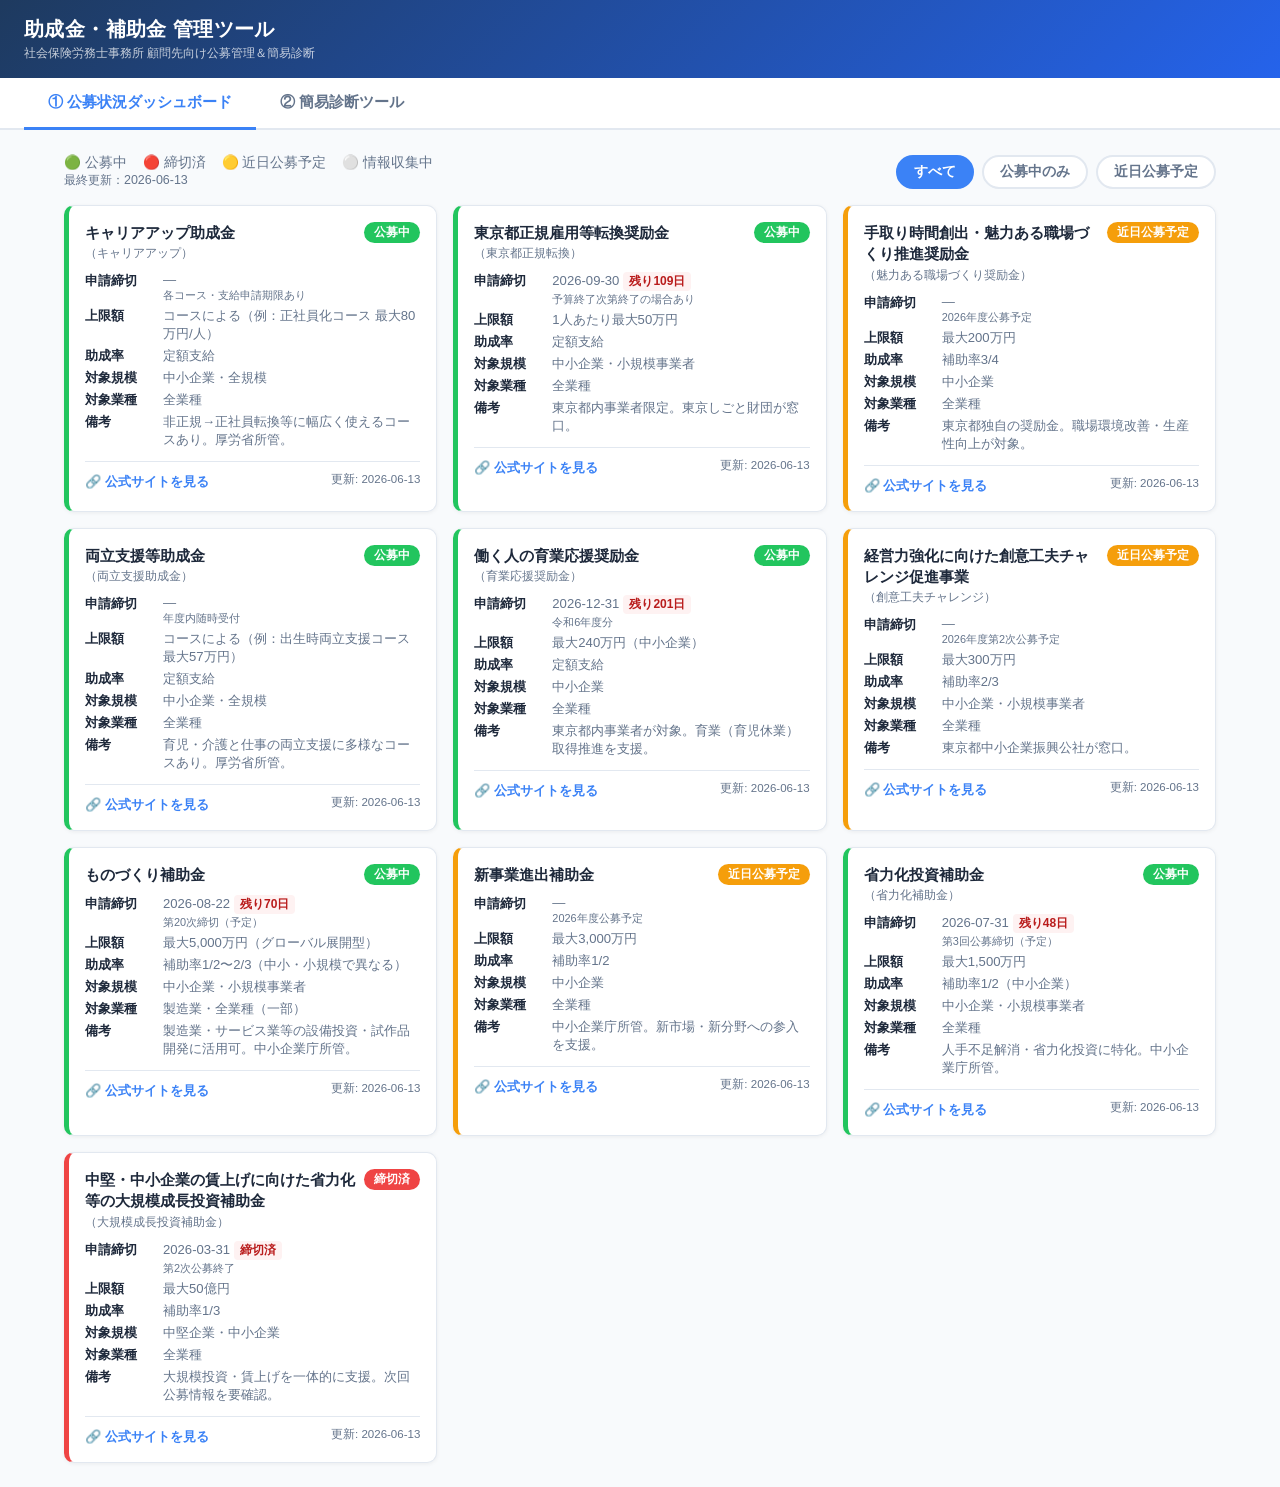
==== index.html @ f666f515 "Add files via upload" ====
<!DOCTYPE html>
<html lang="ja">
<head>
  <meta charset="UTF-8" />
  <meta name="viewport" content="width=device-width, initial-scale=1.0" />
  <title>助成金・補助金 管理ツール</title>
  <style>
    *, *::before, *::after { box-sizing: border-box; margin: 0; padding: 0; }

    :root {
      --green: #22c55e;
      --yellow: #f59e0b;
      --red: #ef4444;
      --gray: #9ca3af;
      --bg: #f8fafc;
      --card-bg: #ffffff;
      --text: #1e293b;
      --text-muted: #64748b;
      --border: #e2e8f0;
      --primary: #3b82f6;
      --primary-dark: #2563eb;
    }

    body {
      font-family: "Hiragino Sans", "Hiragino Kaku Gothic ProN", "Noto Sans JP", sans-serif;
      background: var(--bg);
      color: var(--text);
      min-height: 100vh;
    }

    header {
      background: linear-gradient(135deg, #1e3a5f 0%, #2563eb 100%);
      color: white;
      padding: 16px 24px;
      display: flex;
      align-items: center;
      gap: 12px;
      box-shadow: 0 2px 8px rgba(0,0,0,0.2);
    }
    header h1 { font-size: 1.25rem; font-weight: 700; letter-spacing: 0.02em; }
    header .subtitle { font-size: 0.75rem; opacity: 0.75; margin-top: 2px; }

    .tabs {
      display: flex;
      background: white;
      border-bottom: 2px solid var(--border);
      padding: 0 24px;
    }
    .tab-btn {
      padding: 14px 24px;
      border: none;
      background: none;
      cursor: pointer;
      font-size: 0.95rem;
      font-weight: 600;
      color: var(--text-muted);
      border-bottom: 3px solid transparent;
      margin-bottom: -2px;
      transition: all 0.2s;
    }
    .tab-btn.active { color: var(--primary); border-bottom-color: var(--primary); }
    .tab-btn:hover:not(.active) { color: var(--text); background: var(--bg); }

    .tab-content { display: none; padding: 24px; max-width: 1200px; margin: 0 auto; }
    .tab-content.active { display: block; }

    /* ─── Dashboard ─── */
    .dashboard-header {
      display: flex;
      flex-wrap: wrap;
      align-items: center;
      justify-content: space-between;
      gap: 12px;
      margin-bottom: 16px;
    }
    .legend { display: flex; gap: 16px; flex-wrap: wrap; font-size: 0.85rem; color: var(--text-muted); }
    .legend span { display: flex; align-items: center; gap: 4px; }

    .filter-bar { display: flex; gap: 8px; flex-wrap: wrap; }
    .filter-btn {
      padding: 6px 16px;
      border-radius: 20px;
      border: 2px solid var(--border);
      background: white;
      cursor: pointer;
      font-size: 0.85rem;
      font-weight: 600;
      color: var(--text-muted);
      transition: all 0.2s;
    }
    .filter-btn.active { background: var(--primary); color: white; border-color: var(--primary); }
    .filter-btn:hover:not(.active) { border-color: var(--primary); color: var(--primary); }

    .alert-banner {
      background: #fff7ed;
      border: 1px solid #fed7aa;
      border-radius: 8px;
      padding: 12px 16px;
      margin-bottom: 20px;
      font-size: 0.9rem;
      color: #92400e;
      display: flex;
      align-items: center;
      gap: 8px;
    }
    .alert-banner.hidden { display: none; }

    .cards-grid {
      display: grid;
      grid-template-columns: repeat(3, 1fr);
      gap: 16px;
    }
    @media (max-width: 900px) { .cards-grid { grid-template-columns: repeat(2, 1fr); } }
    @media (max-width: 600px) { .cards-grid { grid-template-columns: 1fr; } }

    .card {
      background: var(--card-bg);
      border-radius: 10px;
      border: 1px solid var(--border);
      border-left: 5px solid var(--gray);
      padding: 16px;
      box-shadow: 0 1px 4px rgba(0,0,0,0.06);
      transition: transform 0.15s, box-shadow 0.15s;
    }
    .card:hover { transform: translateY(-2px); box-shadow: 0 4px 12px rgba(0,0,0,0.1); }
    .card.status-open  { border-left-color: var(--green); }
    .card.status-upcoming { border-left-color: var(--yellow); }
    .card.status-closed { border-left-color: var(--red); }
    .card.status-unknown { border-left-color: var(--gray); }
    .card.alert-highlight { box-shadow: 0 0 0 2px #f97316; }

    .card-header { display: flex; justify-content: space-between; align-items: flex-start; gap: 8px; margin-bottom: 10px; }
    .card-name { font-size: 0.95rem; font-weight: 700; line-height: 1.4; }
    .card-shortname { font-size: 0.75rem; color: var(--text-muted); margin-top: 2px; }

    .badge {
      display: inline-block;
      padding: 3px 10px;
      border-radius: 12px;
      font-size: 0.72rem;
      font-weight: 700;
      white-space: nowrap;
      color: white;
    }
    .badge-open     { background: var(--green); }
    .badge-upcoming { background: var(--yellow); }
    .badge-closed   { background: var(--red); }
    .badge-unknown  { background: var(--gray); }

    .card-info { font-size: 0.82rem; color: var(--text-muted); display: flex; flex-direction: column; gap: 4px; }
    .card-info .row { display: flex; gap: 6px; }
    .card-info .label { min-width: 72px; font-weight: 600; color: var(--text); }
    .card-info .value { flex: 1; }
    .deadline-days { display: inline-block; background: #fef2f2; color: #b91c1c; padding: 1px 6px; border-radius: 4px; font-size: 0.75rem; font-weight: 700; margin-left: 4px; }
    .deadline-days.soon { background: #fff7ed; color: #c2410c; }

    .card-footer { margin-top: 12px; padding-top: 10px; border-top: 1px solid var(--border); }
    .card-link {
      font-size: 0.82rem;
      color: var(--primary);
      text-decoration: none;
      font-weight: 600;
    }
    .card-link:hover { text-decoration: underline; }

    .updated { font-size: 0.78rem; color: var(--text-muted); }

    /* ─── Diagnostic ─── */
    .diag-container { max-width: 720px; margin: 0 auto; }
    .diag-progress { display: flex; gap: 0; margin-bottom: 28px; }
    .progress-step {
      flex: 1;
      text-align: center;
      padding: 8px 4px;
      font-size: 0.78rem;
      font-weight: 600;
      color: var(--text-muted);
      border-bottom: 3px solid var(--border);
      position: relative;
    }
    .progress-step.done { color: var(--green); border-bottom-color: var(--green); }
    .progress-step.active { color: var(--primary); border-bottom-color: var(--primary); }

    .diag-step { display: none; }
    .diag-step.active { display: block; }

    .diag-title { font-size: 1.2rem; font-weight: 700; margin-bottom: 6px; }
    .diag-subtitle { font-size: 0.88rem; color: var(--text-muted); margin-bottom: 20px; }

    .options-grid { display: grid; grid-template-columns: repeat(2, 1fr); gap: 10px; margin-bottom: 24px; }
    @media (max-width: 480px) { .options-grid { grid-template-columns: 1fr; } }
    .options-grid.single { grid-template-columns: 1fr; }

    .option-btn {
      padding: 14px 18px;
      border-radius: 8px;
      border: 2px solid var(--border);
      background: white;
      cursor: pointer;
      font-size: 0.9rem;
      font-weight: 500;
      text-align: left;
      transition: all 0.15s;
      color: var(--text);
    }
    .option-btn:hover { border-color: var(--primary); background: #eff6ff; }
    .option-btn.selected { border-color: var(--primary); background: #eff6ff; color: var(--primary); font-weight: 700; }

    .diag-nav { display: flex; justify-content: space-between; align-items: center; margin-top: 8px; }
    .btn-primary {
      padding: 10px 28px;
      background: var(--primary);
      color: white;
      border: none;
      border-radius: 8px;
      font-size: 0.95rem;
      font-weight: 700;
      cursor: pointer;
      transition: background 0.15s;
    }
    .btn-primary:hover { background: var(--primary-dark); }
    .btn-primary:disabled { background: var(--gray); cursor: not-allowed; }
    .btn-secondary {
      padding: 10px 20px;
      background: white;
      color: var(--text-muted);
      border: 2px solid var(--border);
      border-radius: 8px;
      font-size: 0.9rem;
      font-weight: 600;
      cursor: pointer;
    }
    .btn-secondary:hover { border-color: var(--primary); color: var(--primary); }

    /* Result */
    .result-header { margin-bottom: 20px; }
    .result-title { font-size: 1.2rem; font-weight: 700; margin-bottom: 4px; }
    .result-subtitle { font-size: 0.88rem; color: var(--text-muted); }
    .result-cards { display: flex; flex-direction: column; gap: 12px; margin-bottom: 20px; }
    .result-card {
      background: white;
      border: 1px solid var(--border);
      border-left: 5px solid var(--gray);
      border-radius: 8px;
      padding: 14px 16px;
    }
    .result-card.status-open { border-left-color: var(--green); }
    .result-card.status-upcoming { border-left-color: var(--yellow); }
    .result-card.status-closed { border-left-color: var(--red); }
    .result-empty { text-align: center; padding: 40px 20px; color: var(--text-muted); font-size: 0.95rem; }

    .result-actions { display: flex; gap: 12px; flex-wrap: wrap; }
    .link-to-dashboard {
      font-size: 0.88rem;
      color: var(--primary);
      cursor: pointer;
      font-weight: 600;
      text-decoration: none;
      padding: 8px 0;
    }
    .link-to-dashboard:hover { text-decoration: underline; }

    .no-cards { text-align: center; padding: 40px; color: var(--text-muted); }
  </style>
</head>
<body>

<header>
  <div>
    <h1>助成金・補助金 管理ツール</h1>
    <div class="subtitle">社会保険労務士事務所 顧問先向け公募管理＆簡易診断</div>
  </div>
</header>

<nav class="tabs">
  <button class="tab-btn active" onclick="switchTab('dashboard')">① 公募状況ダッシュボード</button>
  <button class="tab-btn" onclick="switchTab('diagnostic')">② 簡易診断ツール</button>
</nav>

<!-- ========== TAB 1: Dashboard ========== -->
<div id="tab-dashboard" class="tab-content active">
  <div class="dashboard-header">
    <div>
      <div class="legend">
        <span>🟢 公募中</span>
        <span>🔴 締切済</span>
        <span>🟡 近日公募予定</span>
        <span>⚪ 情報収集中</span>
      </div>
      <div class="updated" id="last-updated"></div>
    </div>
    <div class="filter-bar">
      <button class="filter-btn active" onclick="setFilter('all', this)">すべて</button>
      <button class="filter-btn" onclick="setFilter('open', this)">公募中のみ</button>
      <button class="filter-btn" onclick="setFilter('upcoming', this)">近日公募予定</button>
    </div>
  </div>

  <div class="alert-banner hidden" id="alert-banner"></div>

  <div class="cards-grid" id="cards-grid"></div>
</div>

<!-- ========== TAB 2: Diagnostic ========== -->
<div id="tab-diagnostic" class="tab-content">
  <div class="diag-container">
    <div class="diag-progress">
      <div class="progress-step active" id="prog-1">STEP 1<br>業種</div>
      <div class="progress-step" id="prog-2">STEP 2<br>規模</div>
      <div class="progress-step" id="prog-3">STEP 3<br>課題</div>
      <div class="progress-step" id="prog-4">結果</div>
    </div>

    <!-- STEP 1 -->
    <div class="diag-step active" id="step-1">
      <div class="diag-title">STEP 1：業種を選択してください</div>
      <div class="diag-subtitle">貴社（または顧問先）の業種に最も近いものを1つ選んでください。</div>
      <div class="options-grid" id="step1-options"></div>
      <div class="diag-nav">
        <span></span>
        <button class="btn-primary" id="btn-step1-next" onclick="goStep(2)" disabled>次へ →</button>
      </div>
    </div>

    <!-- STEP 2 -->
    <div class="diag-step" id="step-2">
      <div class="diag-title">STEP 2：従業員規模を選択してください</div>
      <div class="diag-subtitle">パート・アルバイトを含む従業員の合計人数を選んでください。</div>
      <div class="options-grid" id="step2-options"></div>
      <div class="diag-nav">
        <button class="btn-secondary" onclick="goStep(1)">← 戻る</button>
        <button class="btn-primary" id="btn-step2-next" onclick="goStep(3)" disabled>次へ →</button>
      </div>
    </div>

    <!-- STEP 3 -->
    <div class="diag-step" id="step-3">
      <div class="diag-title">STEP 3：抱えている課題を選択してください</div>
      <div class="diag-subtitle">当てはまるものをすべて選んでください（複数選択可）。</div>
      <div class="options-grid single" id="step3-options"></div>
      <div class="diag-nav">
        <button class="btn-secondary" onclick="goStep(2)">← 戻る</button>
        <button class="btn-primary" id="btn-step3-next" onclick="showResult()" disabled>診断する</button>
      </div>
    </div>

    <!-- RESULT -->
    <div class="diag-step" id="step-result">
      <div class="result-header">
        <div class="result-title" id="result-title">診断結果</div>
        <div class="result-subtitle" id="result-subtitle"></div>
      </div>
      <div class="result-cards" id="result-cards"></div>
      <div class="result-actions">
        <button class="btn-primary" onclick="resetDiag()">診断をやり直す</button>
        <a class="link-to-dashboard" onclick="switchTab('dashboard')">→ 詳細はダッシュボードで確認</a>
      </div>
    </div>
  </div>
</div>

<script>
// ─────────────────────────────
// Master Data
// ─────────────────────────────
const SUBSIDIES = [
  {
    id: "career_up_01",
    name: "キャリアアップ助成金",
    shortName: "キャリアアップ",
    status: "open",
    deadline: null,
    deadlineNote: "各コース・支給申請期限あり",
    maxAmount: "コースによる（例：正社員化コース 最大80万円/人）",
    subsidyRate: "定額支給",
    targetScale: ["中小企業", "全規模"],
    targetIndustry: ["全業種"],
    targetIssues: ["非正規社員を正社員に転換したい", "採用・定着に困っている"],
    officialUrl: "https://www.mhlw.go.jp/stf/seisakunitsuite/bunya/koyou_roudou/part_haken/jigyounushi/career.html",
    notes: "非正規→正社員転換等に幅広く使えるコースあり。厚労省所管。",
    lastUpdated: "2026-06-13"
  },
  {
    id: "tokyo_regular_01",
    name: "東京都正規雇用等転換奨励金",
    shortName: "東京都正規転換",
    status: "open",
    deadline: "2026-09-30",
    deadlineNote: "予算終了次第終了の場合あり",
    maxAmount: "1人あたり最大50万円",
    subsidyRate: "定額支給",
    targetScale: ["中小企業", "小規模事業者"],
    targetIndustry: ["全業種"],
    targetIssues: ["非正規社員を正社員に転換したい", "採用・定着に困っている"],
    officialUrl: "https://www.shigotozaidan.or.jp/",
    notes: "東京都内事業者限定。東京しごと財団が窓口。",
    lastUpdated: "2026-06-13"
  },
  {
    id: "tokyo_charm_01",
    name: "手取り時間創出・魅力ある職場づくり推進奨励金",
    shortName: "魅力ある職場づくり奨励金",
    status: "upcoming",
    deadline: null,
    deadlineNote: "2026年度公募予定",
    maxAmount: "最大200万円",
    subsidyRate: "補助率3/4",
    targetScale: ["中小企業"],
    targetIndustry: ["全業種"],
    targetIssues: ["業務効率化・IT化を進めたい", "採用・定着に困っている"],
    officialUrl: "https://www.metro.tokyo.lg.jp/",
    notes: "東京都独自の奨励金。職場環境改善・生産性向上が対象。",
    lastUpdated: "2026-06-13"
  },
  {
    id: "work_life_01",
    name: "両立支援等助成金",
    shortName: "両立支援助成金",
    status: "open",
    deadline: null,
    deadlineNote: "年度内随時受付",
    maxAmount: "コースによる（例：出生時両立支援コース 最大57万円）",
    subsidyRate: "定額支給",
    targetScale: ["中小企業", "全規模"],
    targetIndustry: ["全業種"],
    targetIssues: ["育児・介護と仕事の両立を支援したい", "採用・定着に困っている"],
    officialUrl: "https://www.mhlw.go.jp/stf/seisakunitsuite/bunya/kodomo/shokuba_kosodate/ryouritsu01/index.html",
    notes: "育児・介護と仕事の両立支援に多様なコースあり。厚労省所管。",
    lastUpdated: "2026-06-13"
  },
  {
    id: "tokyo_ikukatsu_01",
    name: "働く人の育業応援奨励金",
    shortName: "育業応援奨励金",
    status: "open",
    deadline: "2026-12-31",
    deadlineNote: "令和6年度分",
    maxAmount: "最大240万円（中小企業）",
    subsidyRate: "定額支給",
    targetScale: ["中小企業"],
    targetIndustry: ["全業種"],
    targetIssues: ["育児・介護と仕事の両立を支援したい"],
    officialUrl: "https://www.shigotozaidan.or.jp/",
    notes: "東京都内事業者が対象。育業（育児休業）取得推進を支援。",
    lastUpdated: "2026-06-13"
  },
  {
    id: "tokyo_innovation_01",
    name: "経営力強化に向けた創意工夫チャレンジ促進事業",
    shortName: "創意工夫チャレンジ",
    status: "upcoming",
    deadline: null,
    deadlineNote: "2026年度第2次公募予定",
    maxAmount: "最大300万円",
    subsidyRate: "補助率2/3",
    targetScale: ["中小企業", "小規模事業者"],
    targetIndustry: ["全業種"],
    targetIssues: ["新事業・新分野に進出したい", "業務効率化・IT化を進めたい", "設備投資・省力化をしたい"],
    officialUrl: "https://www.tokyo-kosha.or.jp/",
    notes: "東京都中小企業振興公社が窓口。",
    lastUpdated: "2026-06-13"
  },
  {
    id: "monozukuri_01",
    name: "ものづくり補助金",
    shortName: "ものづくり補助金",
    status: "open",
    deadline: "2026-08-22",
    deadlineNote: "第20次締切（予定）",
    maxAmount: "最大5,000万円（グローバル展開型）",
    subsidyRate: "補助率1/2〜2/3（中小・小規模で異なる）",
    targetScale: ["中小企業", "小規模事業者"],
    targetIndustry: ["製造業", "全業種（一部）"],
    targetIssues: ["設備投資・省力化をしたい", "新事業・新分野に進出したい", "従業員のスキルアップ・研修をしたい"],
    officialUrl: "https://portal.monodukuri-hojo.jp/",
    notes: "製造業・サービス業等の設備投資・試作品開発に活用可。中小企業庁所管。",
    lastUpdated: "2026-06-13"
  },
  {
    id: "new_biz_01",
    name: "新事業進出補助金",
    shortName: "新事業進出補助金",
    status: "upcoming",
    deadline: null,
    deadlineNote: "2026年度公募予定",
    maxAmount: "最大3,000万円",
    subsidyRate: "補助率1/2",
    targetScale: ["中小企業"],
    targetIndustry: ["全業種"],
    targetIssues: ["新事業・新分野に進出したい"],
    officialUrl: "https://www.chusho.meti.go.jp/",
    notes: "中小企業庁所管。新市場・新分野への参入を支援。",
    lastUpdated: "2026-06-13"
  },
  {
    id: "labor_saving_01",
    name: "省力化投資補助金",
    shortName: "省力化補助金",
    status: "open",
    deadline: "2026-07-31",
    deadlineNote: "第3回公募締切（予定）",
    maxAmount: "最大1,500万円",
    subsidyRate: "補助率1/2（中小企業）",
    targetScale: ["中小企業", "小規模事業者"],
    targetIndustry: ["全業種"],
    targetIssues: ["設備投資・省力化をしたい", "業務効率化・IT化を進めたい", "賃上げを実施したい"],
    officialUrl: "https://shoryokuka.smrj.go.jp/",
    notes: "人手不足解消・省力化投資に特化。中小企業庁所管。",
    lastUpdated: "2026-06-13"
  },
  {
    id: "large_growth_01",
    name: "中堅・中小企業の賃上げに向けた省力化等の大規模成長投資補助金",
    shortName: "大規模成長投資補助金",
    status: "closed",
    deadline: "2026-03-31",
    deadlineNote: "第2次公募終了",
    maxAmount: "最大50億円",
    subsidyRate: "補助率1/3",
    targetScale: ["中堅企業", "中小企業"],
    targetIndustry: ["全業種"],
    targetIssues: ["賃上げを実施したい", "設備投資・省力化をしたい", "新事業・新分野に進出したい"],
    officialUrl: "https://www.chusho.meti.go.jp/keiei/seichou/index.html",
    notes: "大規模投資・賃上げを一体的に支援。次回公募情報を要確認。",
    lastUpdated: "2026-06-13"
  }
];

const TODAY = new Date("2026-06-13");

// ─────────────────────────────
// Utility
// ─────────────────────────────
function daysUntil(dateStr) {
  if (!dateStr) return null;
  const d = new Date(dateStr);
  return Math.ceil((d - TODAY) / (1000 * 60 * 60 * 24));
}

function statusLabel(s) {
  return { open: "公募中", upcoming: "近日公募予定", closed: "締切済", unknown: "情報収集中" }[s] || "情報収集中";
}

// ─────────────────────────────
// Dashboard
// ─────────────────────────────
let currentFilter = "all";

function renderCards(filter) {
  const grid = document.getElementById("cards-grid");
  let items = SUBSIDIES;
  if (filter === "open") items = SUBSIDIES.filter(s => s.status === "open");
  if (filter === "upcoming") items = SUBSIDIES.filter(s => s.status === "upcoming");

  if (items.length === 0) {
    grid.innerHTML = '<div class="no-cards">該当する助成金・補助金はありません。</div>';
    return;
  }

  grid.innerHTML = items.map(s => buildCard(s)).join("");
}

function buildCard(s, compact = false) {
  const days = daysUntil(s.deadline);
  const isAlert = days !== null && days >= 0 && days <= 7;
  const isPast  = days !== null && days < 0;
  const tag = compact ? "div" : "div";

  let deadlineHtml = "—";
  if (s.deadline) {
    let daysSpan = "";
    if (days !== null && !isPast) {
      const cls = days <= 7 ? "deadline-days soon" : "deadline-days";
      daysSpan = `<span class="${cls}">残り${days}日</span>`;
    } else if (isPast) {
      daysSpan = `<span class="deadline-days">締切済</span>`;
    }
    deadlineHtml = `${s.deadline}${daysSpan}`;
  }
  if (s.deadlineNote) deadlineHtml += `<br><small style="color:var(--text-muted)">${s.deadlineNote}</small>`;

  const alertClass = isAlert ? " alert-highlight" : "";
  const cls = compact ? `result-card status-${s.status}` : `card status-${s.status}${alertClass}`;

  return `
    <div class="${cls}">
      <div class="card-header">
        <div>
          <div class="card-name">${s.name}</div>
          ${s.shortName && s.shortName !== s.name ? `<div class="card-shortname">（${s.shortName}）</div>` : ""}
        </div>
        <span class="badge badge-${s.status}">${statusLabel(s.status)}</span>
      </div>
      <div class="card-info">
        <div class="row"><span class="label">申請締切</span><span class="value">${deadlineHtml}</span></div>
        <div class="row"><span class="label">上限額</span><span class="value">${s.maxAmount || "—"}</span></div>
        <div class="row"><span class="label">助成率</span><span class="value">${s.subsidyRate || "—"}</span></div>
        <div class="row"><span class="label">対象規模</span><span class="value">${s.targetScale.join("・")}</span></div>
        <div class="row"><span class="label">対象業種</span><span class="value">${s.targetIndustry.join("・")}</span></div>
        ${s.notes ? `<div class="row"><span class="label">備考</span><span class="value">${s.notes}</span></div>` : ""}
      </div>
      <div class="card-footer">
        <a class="card-link" href="${s.officialUrl}" target="_blank" rel="noopener">🔗 公式サイトを見る</a>
        <span style="float:right;font-size:0.72rem;color:var(--text-muted)">更新: ${s.lastUpdated}</span>
      </div>
    </div>`;
}

function setFilter(f, btn) {
  currentFilter = f;
  document.querySelectorAll(".filter-btn").forEach(b => b.classList.remove("active"));
  btn.classList.add("active");
  renderCards(f);
}

function renderAlertBanner() {
  const alerts = SUBSIDIES.filter(s => {
    const d = daysUntil(s.deadline);
    return d !== null && d >= 0 && d <= 7;
  });
  const banner = document.getElementById("alert-banner");
  if (alerts.length > 0) {
    banner.classList.remove("hidden");
    banner.innerHTML = `⚠️ <strong>締切7日以内：</strong> ${alerts.map(s => `${s.shortName || s.name}（残り${daysUntil(s.deadline)}日）`).join("、")}`;
  }
}

// ─────────────────────────────
// Diagnostic
// ─────────────────────────────
const STEP1_OPTIONS = ["医療・歯科・介護", "IT・情報通信", "製造業", "建設業", "小売・サービス業", "その他"];
const STEP2_OPTIONS = ["5人以下", "6〜20人", "21〜100人", "101〜300人", "300人超"];
const STEP3_OPTIONS = [
  "採用・定着に困っている",
  "非正規社員を正社員に転換したい",
  "育児・介護と仕事の両立を支援したい",
  "設備投資・省力化をしたい",
  "賃上げを実施したい",
  "新事業・新分野に進出したい",
  "従業員のスキルアップ・研修をしたい",
  "業務効率化・IT化を進めたい"
];

let diagState = { industry: null, scale: null, issues: new Set() };

function buildOptions(containerId, options, isMulti, stateKey) {
  const el = document.getElementById(containerId);
  el.innerHTML = options.map((opt, i) => `
    <button class="option-btn${(isMulti ? diagState.issues.has(opt) : diagState[stateKey] === opt) ? " selected" : ""}"
      onclick="selectOption(this, '${opt}', ${isMulti}, '${stateKey}', '${containerId}')">
      ${opt}
    </button>`).join("");
}

function selectOption(btn, value, isMulti, stateKey, containerId) {
  if (isMulti) {
    btn.classList.toggle("selected");
    if (diagState.issues.has(value)) diagState.issues.delete(value);
    else diagState.issues.add(value);
    document.getElementById("btn-step3-next").disabled = diagState.issues.size === 0;
  } else {
    document.querySelectorAll(`#${containerId} .option-btn`).forEach(b => b.classList.remove("selected"));
    btn.classList.add("selected");
    diagState[stateKey] = value;
    if (stateKey === "industry") document.getElementById("btn-step1-next").disabled = false;
    if (stateKey === "scale") document.getElementById("btn-step2-next").disabled = false;
  }
}

function goStep(n) {
  document.querySelectorAll(".diag-step").forEach(s => s.classList.remove("active"));
  document.getElementById(`step-${n}`).classList.add("active");
  updateProgress(n);

  if (n === 2) buildOptions("step2-options", STEP2_OPTIONS, false, "scale");
  if (n === 3) buildOptions("step3-options", STEP3_OPTIONS, true, "issues");
}

function updateProgress(current) {
  for (let i = 1; i <= 4; i++) {
    const el = document.getElementById(`prog-${i}`);
    if (!el) continue;
    el.classList.remove("active", "done");
    if (i < current) el.classList.add("done");
    else if (i === current) el.classList.add("active");
  }
}

function showResult() {
  document.querySelectorAll(".diag-step").forEach(s => s.classList.remove("active"));
  document.getElementById("step-result").classList.add("active");
  updateProgress(4);

  const issues = [...diagState.issues];
  const matched = SUBSIDIES.filter(s => {
    const industryOk = s.targetIndustry.includes("全業種") || s.targetIndustry.includes(diagState.industry);
    const issueOk = issues.some(issue => s.targetIssues.includes(issue));
    return industryOk && issueOk;
  });

  // Sort: open first, then upcoming, closed last
  const order = { open: 0, upcoming: 1, unknown: 2, closed: 3 };
  matched.sort((a, b) => order[a.status] - order[b.status]);

  document.getElementById("result-title").textContent = `診断結果：${matched.length}件の助成金・補助金が見つかりました`;
  document.getElementById("result-subtitle").textContent =
    `業種：${diagState.industry} ／ 規模：${diagState.scale} ／ 課題：${issues.join("、")}`;

  const resultCards = document.getElementById("result-cards");
  if (matched.length === 0) {
    resultCards.innerHTML = '<div class="result-empty">条件に合う助成金・補助金が見つかりませんでした。<br>別の課題を選んで再診断してみてください。</div>';
  } else {
    resultCards.innerHTML = matched.map(s => buildCard(s, true)).join("");
  }
}

function resetDiag() {
  diagState = { industry: null, scale: null, issues: new Set() };
  buildOptions("step1-options", STEP1_OPTIONS, false, "industry");
  document.getElementById("btn-step1-next").disabled = true;
  document.getElementById("btn-step2-next").disabled = true;
  document.getElementById("btn-step3-next").disabled = true;
  goStep(1);
}

// ─────────────────────────────
// Tab Switch
// ─────────────────────────────
function switchTab(tab) {
  document.querySelectorAll(".tab-content").forEach(el => el.classList.remove("active"));
  document.querySelectorAll(".tab-btn").forEach(el => el.classList.remove("active"));
  document.getElementById(`tab-${tab}`).classList.add("active");
  document.querySelectorAll(".tab-btn")[tab === "dashboard" ? 0 : 1].classList.add("active");
}

// ─────────────────────────────
// Init
// ─────────────────────────────
document.getElementById("last-updated").textContent = `最終更新：2026-06-13`;
renderCards("all");
renderAlertBanner();
buildOptions("step1-options", STEP1_OPTIONS, false, "industry");
</script>
</body>
</html>
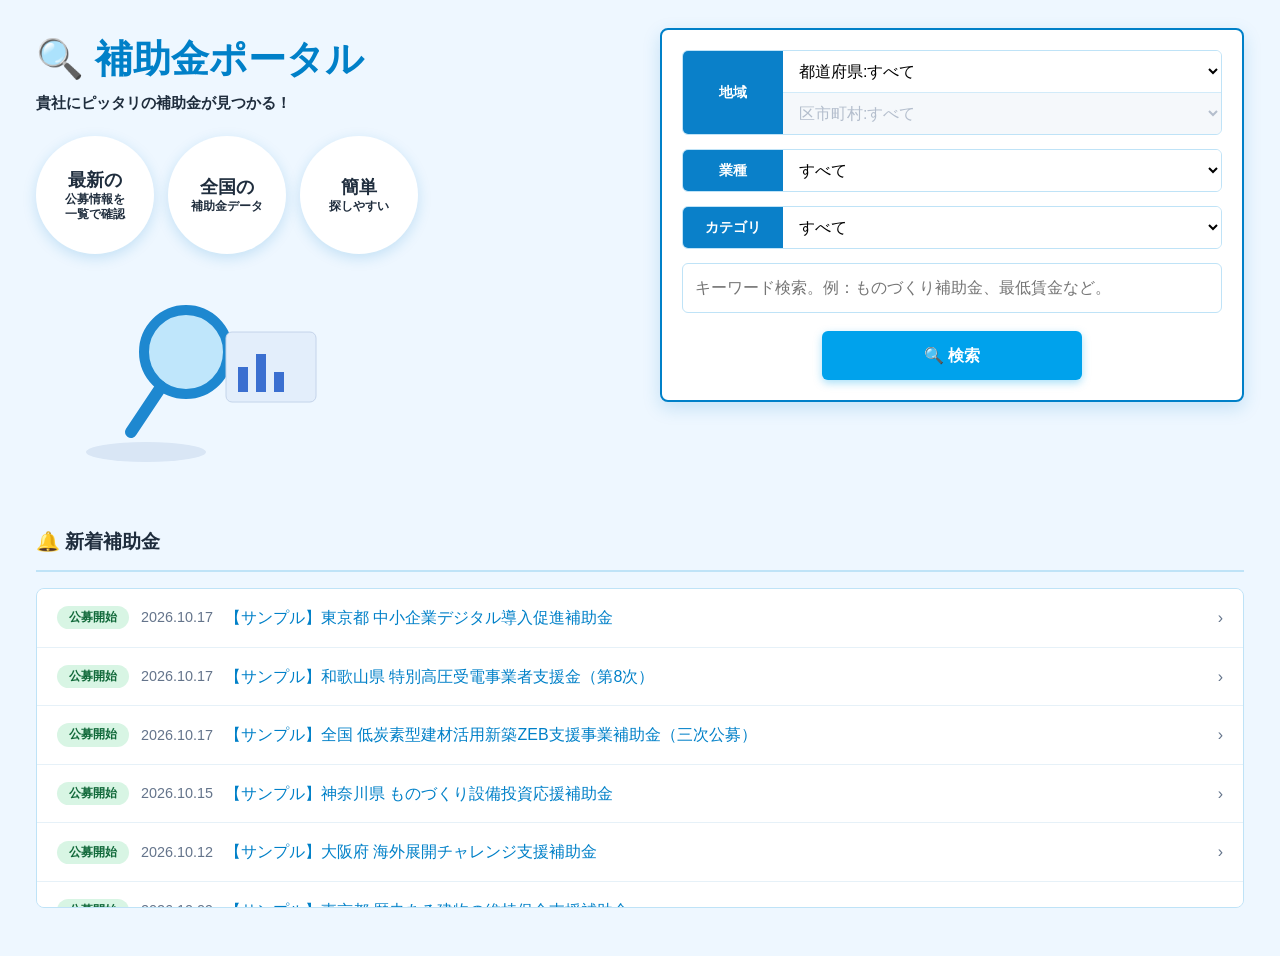
==== commit d9422495: "補助金ポータル: 検索・絞り込み・詳細表示をJSONデータ駆動で実装 Co-Authored-By: Claude Sonnet 5.5 <noreply@anthropic.com> Claude-" ====
--- a/index.html
+++ b/index.html
@@ -1,745 +1,54 @@
 <!DOCTYPE html>
 <html lang="ja">
 <head>
-  <meta charset="UTF-8" />
-  <meta name="viewport" content="width=device-width, initial-scale=1.0" />
-  <title>助成金・補助金 管理ツール</title>
-  <style>
-    *, *::before, *::after { box-sizing: border-box; margin: 0; padding: 0; }
+  <meta charset="UTF-8">
+  <meta name="viewport" content="width=device-width, initial-scale=1">
+  <title>補助金ポータル（サンプル）</title>
+  <link rel="stylesheet" href="assets/style.css">
+</head>
+<body data-page="top">
+<main>
+  <div class="wrap">
+    <section class="hero">
+      <div>
+        <h1>🔍 補助金ポータル</h1>
+        <p class="tagline">貴社にピッタリの補助金が見つかる！</p>
+        <div class="badges">
+          <div class="badge-circle"><b>最新の</b><small>公募情報を<br>一覧で確認</small></div>
+          <div class="badge-circle"><b>全国の</b><small>補助金データ</small></div>
+          <div class="badge-circle"><b>簡単</b><small>探しやすい</small></div>
+        </div>
+        <svg viewBox="0 0 300 200" role="img" aria-label="補助金を探すイメージ">
+          <ellipse cx="110" cy="180" rx="60" ry="10" fill="#d9e6f5"/>
+          <circle cx="150" cy="80" r="42" fill="#bfe6fb" stroke="#1e88d0" stroke-width="10"/>
+          <line x1="125" y1="115" x2="95" y2="160" stroke="#1e88d0" stroke-width="12" stroke-linecap="round"/>
+          <rect x="190" y="60" width="90" height="70" rx="6" fill="#e3eefb" stroke="#c4d4ea"/>
+          <rect x="202" y="95" width="10" height="25" fill="#3b6fd0"/><rect x="220" y="82" width="10" height="38" fill="#3b6fd0"/><rect x="238" y="100" width="10" height="20" fill="#3b6fd0"/>
+        </svg>
+      </div>
 
-    :root {
-      --green: #22c55e;
-      --yellow: #f59e0b;
-      --red: #ef4444;
-      --gray: #9ca3af;
-      --bg: #f8fafc;
-      --card-bg: #ffffff;
-      --text: #1e293b;
-      --text-muted: #64748b;
-      --border: #e2e8f0;
-      --primary: #3b82f6;
-      --primary-dark: #2563eb;
-    }
+      <form class="search-card" id="search-form">
+        <div class="row">
+          <div class="label">地域</div>
+          <div class="fields"><select id="pref" aria-label="都道府県"></select><select id="city" aria-label="区市町村"></select></div>
+        </div>
+        <div class="row">
+          <div class="label">業種</div>
+          <div class="fields"><select id="industry" aria-label="業種"></select></div>
+        </div>
+        <div class="row">
+          <div class="label">カテゴリ</div>
+          <div class="fields"><select id="category" aria-label="カテゴリ"></select></div>
+        </div>
+        <input type="text" id="keyword" placeholder="キーワード検索。例：ものづくり補助金、最低賃金など。">
+        <button class="btn-search" type="submit">🔍 検索</button>
+      </form>
+    </section>
 
-    body {
-      font-family: "Hiragino Sans", "Hiragino Kaku Gothic ProN", "Noto Sans JP", sans-serif;
-      background: var(--bg);
-      color: var(--text);
-      min-height: 100vh;
-    }
-
-    header {
-      background: linear-gradient(135deg, #1e3a5f 0%, #2563eb 100%);
-      color: white;
-      padding: 16px 24px;
-      display: flex;
-      align-items: center;
-      gap: 12px;
-      box-shadow: 0 2px 8px rgba(0,0,0,0.2);
-    }
-    header h1 { font-size: 1.25rem; font-weight: 700; letter-spacing: 0.02em; }
-    header .subtitle { font-size: 0.75rem; opacity: 0.75; margin-top: 2px; }
-
-    .tabs {
-      display: flex;
-      background: white;
-      border-bottom: 2px solid var(--border);
-      padding: 0 24px;
-    }
-    .tab-btn {
-      padding: 14px 24px;
-      border: none;
-      background: none;
-      cursor: pointer;
-      font-size: 0.95rem;
-      font-weight: 600;
-      color: var(--text-muted);
-      border-bottom: 3px solid transparent;
-      margin-bottom: -2px;
-      transition: all 0.2s;
-    }
-    .tab-btn.active { color: var(--primary); border-bottom-color: var(--primary); }
-    .tab-btn:hover:not(.active) { color: var(--text); background: var(--bg); }
-
-    .tab-content { display: none; padding: 24px; max-width: 1200px; margin: 0 auto; }
-    .tab-content.active { display: block; }
-
-    /* ─── Dashboard ─── */
-    .dashboard-header {
-      display: flex;
-      flex-wrap: wrap;
-      align-items: center;
-      justify-content: space-between;
-      gap: 12px;
-      margin-bottom: 16px;
-    }
-    .legend { display: flex; gap: 16px; flex-wrap: wrap; font-size: 0.85rem; color: var(--text-muted); }
-    .legend span { display: flex; align-items: center; gap: 4px; }
-
-    .filter-bar { display: flex; gap: 8px; flex-wrap: wrap; }
-    .filter-btn {
-      padding: 6px 16px;
-      border-radius: 20px;
-      border: 2px solid var(--border);
-      background: white;
-      cursor: pointer;
-      font-size: 0.85rem;
-      font-weight: 600;
-      color: var(--text-muted);
-      transition: all 0.2s;
-    }
-    .filter-btn.active { background: var(--primary); color: white; border-color: var(--primary); }
-    .filter-btn:hover:not(.active) { border-color: var(--primary); color: var(--primary); }
-
-    .alert-banner {
-      background: #fff7ed;
-      border: 1px solid #fed7aa;
-      border-radius: 8px;
-      padding: 12px 16px;
-      margin-bottom: 20px;
-      font-size: 0.9rem;
-      color: #92400e;
-      display: flex;
-      align-items: center;
-      gap: 8px;
-    }
-    .alert-banner.hidden { display: none; }
-
-    .cards-grid {
-      display: grid;
-      grid-template-columns: repeat(3, 1fr);
-      gap: 16px;
-    }
-    @media (max-width: 900px) { .cards-grid { grid-template-columns: repeat(2, 1fr); } }
-    @media (max-width: 600px) { .cards-grid { grid-template-columns: 1fr; } }
-
-    .card {
-      background: var(--card-bg);
-      border-radius: 10px;
-      border: 1px solid var(--border);
-      border-left: 5px solid var(--gray);
-      padding: 16px;
-      box-shadow: 0 1px 4px rgba(0,0,0,0.06);
-      transition: transform 0.15s, box-shadow 0.15s;
-    }
-    .card:hover { transform: translateY(-2px); box-shadow: 0 4px 12px rgba(0,0,0,0.1); }
-    .card.status-open  { border-left-color: var(--green); }
-    .card.status-upcoming { border-left-color: var(--yellow); }
-    .card.status-closed { border-left-color: var(--red); }
-    .card.status-unknown { border-left-color: var(--gray); }
-    .card.alert-highlight { box-shadow: 0 0 0 2px #f97316; }
-
-    .card-header { display: flex; justify-content: space-between; align-items: flex-start; gap: 8px; margin-bottom: 10px; }
-    .card-name { font-size: 0.95rem; font-weight: 700; line-height: 1.4; }
-    .card-shortname { font-size: 0.75rem; color: var(--text-muted); margin-top: 2px; }
-
-    .badge {
-      display: inline-block;
-      padding: 3px 10px;
-      border-radius: 12px;
-      font-size: 0.72rem;
-      font-weight: 700;
-      white-space: nowrap;
-      color: white;
-    }
-    .badge-open     { background: var(--green); }
-    .badge-upcoming { background: var(--yellow); }
-    .badge-closed   { background: var(--red); }
-    .badge-unknown  { background: var(--gray); }
-
-    .card-info { font-size: 0.82rem; color: var(--text-muted); display: flex; flex-direction: column; gap: 4px; }
-    .card-info .row { display: flex; gap: 6px; }
-    .card-info .label { min-width: 72px; font-weight: 600; color: var(--text); }
-    .card-info .value { flex: 1; }
-    .deadline-days { display: inline-block; background: #fef2f2; color: #b91c1c; padding: 1px 6px; border-radius: 4px; font-size: 0.75rem; font-weight: 700; margin-left: 4px; }
-    .deadline-days.soon { background: #fff7ed; color: #c2410c; }
-
-    .card-footer { margin-top: 12px; padding-top: 10px; border-top: 1px solid var(--border); }
-    .card-link {
-      font-size: 0.82rem;
-      color: var(--primary);
-      text-decoration: none;
-      font-weight: 600;
-    }
-    .card-link:hover { text-decoration: underline; }
-
-    .updated { font-size: 0.78rem; color: var(--text-muted); }
-
-    /* ─── Diagnostic ─── */
-    .diag-container { max-width: 720px; margin: 0 auto; }
-    .diag-progress { display: flex; gap: 0; margin-bottom: 28px; }
-    .progress-step {
-      flex: 1;
-      text-align: center;
-      padding: 8px 4px;
-      font-size: 0.78rem;
-      font-weight: 600;
-      color: var(--text-muted);
-      border-bottom: 3px solid var(--border);
-      position: relative;
-    }
-    .progress-step.done { color: var(--green); border-bottom-color: var(--green); }
-    .progress-step.active { color: var(--primary); border-bottom-color: var(--primary); }
-
-    .diag-step { display: none; }
-    .diag-step.active { display: block; }
-
-    .diag-title { font-size: 1.2rem; font-weight: 700; margin-bottom: 6px; }
-    .diag-subtitle { font-size: 0.88rem; color: var(--text-muted); margin-bottom: 20px; }
-
-    .options-grid { display: grid; grid-template-columns: repeat(2, 1fr); gap: 10px; margin-bottom: 24px; }
-    @media (max-width: 480px) { .options-grid { grid-template-columns: 1fr; } }
-    .options-grid.single { grid-template-columns: 1fr; }
-
-    .option-btn {
-      padding: 14px 18px;
-      border-radius: 8px;
-      border: 2px solid var(--border);
-      background: white;
-      cursor: pointer;
-      font-size: 0.9rem;
-      font-weight: 500;
-      text-align: left;
-      transition: all 0.15s;
-      color: var(--text);
-    }
-    .option-btn:hover { border-color: var(--primary); background: #eff6ff; }
-    .option-btn.selected { border-color: var(--primary); background: #eff6ff; color: var(--primary); font-weight: 700; }
-
-    .diag-nav { display: flex; justify-content: space-between; align-items: center; margin-top: 8px; }
-    .btn-primary {
-      padding: 10px 28px;
-      background: var(--primary);
-      color: white;
-      border: none;
-      border-radius: 8px;
-      font-size: 0.95rem;
-      font-weight: 700;
-      cursor: pointer;
-      transition: background 0.15s;
-    }
-    .btn-primary:hover { background: var(--primary-dark); }
-    .btn-primary:disabled { background: var(--gray); cursor: not-allowed; }
-    .btn-secondary {
-      padding: 10px 20px;
-      background: white;
-      color: var(--text-muted);
-      border: 2px solid var(--border);
-      border-radius: 8px;
-      font-size: 0.9rem;
-      font-weight: 600;
-      cursor: pointer;
-    }
-    .btn-secondary:hover { border-color: var(--primary); color: var(--primary); }
-
-    /* Result */
-    .result-header { margin-bottom: 20px; }
-    .result-title { font-size: 1.2rem; font-weight: 700; margin-bottom: 4px; }
-    .result-subtitle { font-size: 0.88rem; color: var(--text-muted); }
-    .result-cards { display: flex; flex-direction: column; gap: 12px; margin-bottom: 20px; }
-    .result-card {
-      background: white;
-      border: 1px solid var(--border);
-      border-left: 5px solid var(--gray);
-      border-radius: 8px;
-      padding: 14px 16px;
-    }
-    .result-card.status-open { border-left-color: var(--green); }
-    .result-card.status-upcoming { border-left-color: var(--yellow); }
-    .result-card.status-closed { border-left-color: var(--red); }
-    .result-empty { text-align: center; padding: 40px 20px; color: var(--text-muted); font-size: 0.95rem; }
-
-    .result-actions { display: flex; gap: 12px; flex-wrap: wrap; }
-    .link-to-dashboard {
-      font-size: 0.88rem;
-      color: var(--primary);
-      cursor: pointer;
-      font-weight: 600;
-      text-decoration: none;
-      padding: 8px 0;
-    }
-    .link-to-dashboard:hover { text-decoration: underline; }
-
-    .no-cards { text-align: center; padding: 40px; color: var(--text-muted); }
-  </style>
-</head>
-<body>
-
-<header>
-  <div>
-    <h1>助成金・補助金 管理ツール</h1>
-    <div class="subtitle">社会保険労務士事務所 顧問先向け公募管理＆簡易診断</div>
+    <h2 class="section-title">🔔 新着補助金</h2>
+    <div class="new-list" id="new-list" aria-live="polite"></div>
   </div>
-</header>
-
-<nav class="tabs">
-  <button class="tab-btn active" onclick="switchTab('dashboard')">① 公募状況ダッシュボード</button>
-  <button class="tab-btn" onclick="switchTab('diagnostic')">② 簡易診断ツール</button>
-</nav>
-
-<!-- ========== TAB 1: Dashboard ========== -->
-<div id="tab-dashboard" class="tab-content active">
-  <div class="dashboard-header">
-    <div>
-      <div class="legend">
-        <span>🟢 公募中</span>
-        <span>🔴 締切済</span>
-        <span>🟡 近日公募予定</span>
-        <span>⚪ 情報収集中</span>
-      </div>
-      <div class="updated" id="last-updated"></div>
-    </div>
-    <div class="filter-bar">
-      <button class="filter-btn active" onclick="setFilter('all', this)">すべて</button>
-      <button class="filter-btn" onclick="setFilter('open', this)">公募中のみ</button>
-      <button class="filter-btn" onclick="setFilter('upcoming', this)">近日公募予定</button>
-    </div>
-  </div>
-
-  <div class="alert-banner hidden" id="alert-banner"></div>
-
-  <div class="cards-grid" id="cards-grid"></div>
-</div>
-
-<!-- ========== TAB 2: Diagnostic ========== -->
-<div id="tab-diagnostic" class="tab-content">
-  <div class="diag-container">
-    <div class="diag-progress">
-      <div class="progress-step active" id="prog-1">STEP 1<br>業種</div>
-      <div class="progress-step" id="prog-2">STEP 2<br>規模</div>
-      <div class="progress-step" id="prog-3">STEP 3<br>課題</div>
-      <div class="progress-step" id="prog-4">結果</div>
-    </div>
-
-    <!-- STEP 1 -->
-    <div class="diag-step active" id="step-1">
-      <div class="diag-title">STEP 1：業種を選択してください</div>
-      <div class="diag-subtitle">貴社（または顧問先）の業種に最も近いものを1つ選んでください。</div>
-      <div class="options-grid" id="step1-options"></div>
-      <div class="diag-nav">
-        <span></span>
-        <button class="btn-primary" id="btn-step1-next" onclick="goStep(2)" disabled>次へ →</button>
-      </div>
-    </div>
-
-    <!-- STEP 2 -->
-    <div class="diag-step" id="step-2">
-      <div class="diag-title">STEP 2：従業員規模を選択してください</div>
-      <div class="diag-subtitle">パート・アルバイトを含む従業員の合計人数を選んでください。</div>
-      <div class="options-grid" id="step2-options"></div>
-      <div class="diag-nav">
-        <button class="btn-secondary" onclick="goStep(1)">← 戻る</button>
-        <button class="btn-primary" id="btn-step2-next" onclick="goStep(3)" disabled>次へ →</button>
-      </div>
-    </div>
-
-    <!-- STEP 3 -->
-    <div class="diag-step" id="step-3">
-      <div class="diag-title">STEP 3：抱えている課題を選択してください</div>
-      <div class="diag-subtitle">当てはまるものをすべて選んでください（複数選択可）。</div>
-      <div class="options-grid single" id="step3-options"></div>
-      <div class="diag-nav">
-        <button class="btn-secondary" onclick="goStep(2)">← 戻る</button>
-        <button class="btn-primary" id="btn-step3-next" onclick="showResult()" disabled>診断する</button>
-      </div>
-    </div>
-
-    <!-- RESULT -->
-    <div class="diag-step" id="step-result">
-      <div class="result-header">
-        <div class="result-title" id="result-title">診断結果</div>
-        <div class="result-subtitle" id="result-subtitle"></div>
-      </div>
-      <div class="result-cards" id="result-cards"></div>
-      <div class="result-actions">
-        <button class="btn-primary" onclick="resetDiag()">診断をやり直す</button>
-        <a class="link-to-dashboard" onclick="switchTab('dashboard')">→ 詳細はダッシュボードで確認</a>
-      </div>
-    </div>
-  </div>
-</div>
-
-<script>
-// ─────────────────────────────
-// Master Data
-// ─────────────────────────────
-const SUBSIDIES = [
-  {
-    id: "career_up_01",
-    name: "キャリアアップ助成金",
-    shortName: "キャリアアップ",
-    status: "open",
-    deadline: null,
-    deadlineNote: "各コース・支給申請期限あり",
-    maxAmount: "コースによる（例：正社員化コース 最大80万円/人）",
-    subsidyRate: "定額支給",
-    targetScale: ["中小企業", "全規模"],
-    targetIndustry: ["全業種"],
-    targetIssues: ["非正規社員を正社員に転換したい", "採用・定着に困っている"],
-    officialUrl: "https://www.mhlw.go.jp/stf/seisakunitsuite/bunya/koyou_roudou/part_haken/jigyounushi/career.html",
-    notes: "非正規→正社員転換等に幅広く使えるコースあり。厚労省所管。",
-    lastUpdated: "2026-06-13"
-  },
-  {
-    id: "tokyo_regular_01",
-    name: "東京都正規雇用等転換奨励金",
-    shortName: "東京都正規転換",
-    status: "open",
-    deadline: "2026-09-30",
-    deadlineNote: "予算終了次第終了の場合あり",
-    maxAmount: "1人あたり最大50万円",
-    subsidyRate: "定額支給",
-    targetScale: ["中小企業", "小規模事業者"],
-    targetIndustry: ["全業種"],
-    targetIssues: ["非正規社員を正社員に転換したい", "採用・定着に困っている"],
-    officialUrl: "https://www.shigotozaidan.or.jp/",
-    notes: "東京都内事業者限定。東京しごと財団が窓口。",
-    lastUpdated: "2026-06-13"
-  },
-  {
-    id: "tokyo_charm_01",
-    name: "手取り時間創出・魅力ある職場づくり推進奨励金",
-    shortName: "魅力ある職場づくり奨励金",
-    status: "upcoming",
-    deadline: null,
-    deadlineNote: "2026年度公募予定",
-    maxAmount: "最大200万円",
-    subsidyRate: "補助率3/4",
-    targetScale: ["中小企業"],
-    targetIndustry: ["全業種"],
-    targetIssues: ["業務効率化・IT化を進めたい", "採用・定着に困っている"],
-    officialUrl: "https://www.metro.tokyo.lg.jp/",
-    notes: "東京都独自の奨励金。職場環境改善・生産性向上が対象。",
-    lastUpdated: "2026-06-13"
-  },
-  {
-    id: "work_life_01",
-    name: "両立支援等助成金",
-    shortName: "両立支援助成金",
-    status: "open",
-    deadline: null,
-    deadlineNote: "年度内随時受付",
-    maxAmount: "コースによる（例：出生時両立支援コース 最大57万円）",
-    subsidyRate: "定額支給",
-    targetScale: ["中小企業", "全規模"],
-    targetIndustry: ["全業種"],
-    targetIssues: ["育児・介護と仕事の両立を支援したい", "採用・定着に困っている"],
-    officialUrl: "https://www.mhlw.go.jp/stf/seisakunitsuite/bunya/kodomo/shokuba_kosodate/ryouritsu01/index.html",
-    notes: "育児・介護と仕事の両立支援に多様なコースあり。厚労省所管。",
-    lastUpdated: "2026-06-13"
-  },
-  {
-    id: "tokyo_ikukatsu_01",
-    name: "働く人の育業応援奨励金",
-    shortName: "育業応援奨励金",
-    status: "open",
-    deadline: "2026-12-31",
-    deadlineNote: "令和6年度分",
-    maxAmount: "最大240万円（中小企業）",
-    subsidyRate: "定額支給",
-    targetScale: ["中小企業"],
-    targetIndustry: ["全業種"],
-    targetIssues: ["育児・介護と仕事の両立を支援したい"],
-    officialUrl: "https://www.shigotozaidan.or.jp/",
-    notes: "東京都内事業者が対象。育業（育児休業）取得推進を支援。",
-    lastUpdated: "2026-06-13"
-  },
-  {
-    id: "tokyo_innovation_01",
-    name: "経営力強化に向けた創意工夫チャレンジ促進事業",
-    shortName: "創意工夫チャレンジ",
-    status: "upcoming",
-    deadline: null,
-    deadlineNote: "2026年度第2次公募予定",
-    maxAmount: "最大300万円",
-    subsidyRate: "補助率2/3",
-    targetScale: ["中小企業", "小規模事業者"],
-    targetIndustry: ["全業種"],
-    targetIssues: ["新事業・新分野に進出したい", "業務効率化・IT化を進めたい", "設備投資・省力化をしたい"],
-    officialUrl: "https://www.tokyo-kosha.or.jp/",
-    notes: "東京都中小企業振興公社が窓口。",
-    lastUpdated: "2026-06-13"
-  },
-  {
-    id: "monozukuri_01",
-    name: "ものづくり補助金",
-    shortName: "ものづくり補助金",
-    status: "open",
-    deadline: "2026-08-22",
-    deadlineNote: "第20次締切（予定）",
-    maxAmount: "最大5,000万円（グローバル展開型）",
-    subsidyRate: "補助率1/2〜2/3（中小・小規模で異なる）",
-    targetScale: ["中小企業", "小規模事業者"],
-    targetIndustry: ["製造業", "全業種（一部）"],
-    targetIssues: ["設備投資・省力化をしたい", "新事業・新分野に進出したい", "従業員のスキルアップ・研修をしたい"],
-    officialUrl: "https://portal.monodukuri-hojo.jp/",
-    notes: "製造業・サービス業等の設備投資・試作品開発に活用可。中小企業庁所管。",
-    lastUpdated: "2026-06-13"
-  },
-  {
-    id: "new_biz_01",
-    name: "新事業進出補助金",
-    shortName: "新事業進出補助金",
-    status: "upcoming",
-    deadline: null,
-    deadlineNote: "2026年度公募予定",
-    maxAmount: "最大3,000万円",
-    subsidyRate: "補助率1/2",
-    targetScale: ["中小企業"],
-    targetIndustry: ["全業種"],
-    targetIssues: ["新事業・新分野に進出したい"],
-    officialUrl: "https://www.chusho.meti.go.jp/",
-    notes: "中小企業庁所管。新市場・新分野への参入を支援。",
-    lastUpdated: "2026-06-13"
-  },
-  {
-    id: "labor_saving_01",
-    name: "省力化投資補助金",
-    shortName: "省力化補助金",
-    status: "open",
-    deadline: "2026-07-31",
-    deadlineNote: "第3回公募締切（予定）",
-    maxAmount: "最大1,500万円",
-    subsidyRate: "補助率1/2（中小企業）",
-    targetScale: ["中小企業", "小規模事業者"],
-    targetIndustry: ["全業種"],
-    targetIssues: ["設備投資・省力化をしたい", "業務効率化・IT化を進めたい", "賃上げを実施したい"],
-    officialUrl: "https://shoryokuka.smrj.go.jp/",
-    notes: "人手不足解消・省力化投資に特化。中小企業庁所管。",
-    lastUpdated: "2026-06-13"
-  },
-  {
-    id: "large_growth_01",
-    name: "中堅・中小企業の賃上げに向けた省力化等の大規模成長投資補助金",
-    shortName: "大規模成長投資補助金",
-    status: "closed",
-    deadline: "2026-03-31",
-    deadlineNote: "第2次公募終了",
-    maxAmount: "最大50億円",
-    subsidyRate: "補助率1/3",
-    targetScale: ["中堅企業", "中小企業"],
-    targetIndustry: ["全業種"],
-    targetIssues: ["賃上げを実施したい", "設備投資・省力化をしたい", "新事業・新分野に進出したい"],
-    officialUrl: "https://www.chusho.meti.go.jp/keiei/seichou/index.html",
-    notes: "大規模投資・賃上げを一体的に支援。次回公募情報を要確認。",
-    lastUpdated: "2026-06-13"
-  }
-];
-
-const TODAY = new Date("2026-06-13");
-
-// ─────────────────────────────
-// Utility
-// ─────────────────────────────
-function daysUntil(dateStr) {
-  if (!dateStr) return null;
-  const d = new Date(dateStr);
-  return Math.ceil((d - TODAY) / (1000 * 60 * 60 * 24));
-}
-
-function statusLabel(s) {
-  return { open: "公募中", upcoming: "近日公募予定", closed: "締切済", unknown: "情報収集中" }[s] || "情報収集中";
-}
-
-// ─────────────────────────────
-// Dashboard
-// ─────────────────────────────
-let currentFilter = "all";
-
-function renderCards(filter) {
-  const grid = document.getElementById("cards-grid");
-  let items = SUBSIDIES;
-  if (filter === "open") items = SUBSIDIES.filter(s => s.status === "open");
-  if (filter === "upcoming") items = SUBSIDIES.filter(s => s.status === "upcoming");
-
-  if (items.length === 0) {
-    grid.innerHTML = '<div class="no-cards">該当する助成金・補助金はありません。</div>';
-    return;
-  }
-
-  grid.innerHTML = items.map(s => buildCard(s)).join("");
-}
-
-function buildCard(s, compact = false) {
-  const days = daysUntil(s.deadline);
-  const isAlert = days !== null && days >= 0 && days <= 7;
-  const isPast  = days !== null && days < 0;
-  const tag = compact ? "div" : "div";
-
-  let deadlineHtml = "—";
-  if (s.deadline) {
-    let daysSpan = "";
-    if (days !== null && !isPast) {
-      const cls = days <= 7 ? "deadline-days soon" : "deadline-days";
-      daysSpan = `<span class="${cls}">残り${days}日</span>`;
-    } else if (isPast) {
-      daysSpan = `<span class="deadline-days">締切済</span>`;
-    }
-    deadlineHtml = `${s.deadline}${daysSpan}`;
-  }
-  if (s.deadlineNote) deadlineHtml += `<br><small style="color:var(--text-muted)">${s.deadlineNote}</small>`;
-
-  const alertClass = isAlert ? " alert-highlight" : "";
-  const cls = compact ? `result-card status-${s.status}` : `card status-${s.status}${alertClass}`;
-
-  return `
-    <div class="${cls}">
-      <div class="card-header">
-        <div>
-          <div class="card-name">${s.name}</div>
-          ${s.shortName && s.shortName !== s.name ? `<div class="card-shortname">（${s.shortName}）</div>` : ""}
-        </div>
-        <span class="badge badge-${s.status}">${statusLabel(s.status)}</span>
-      </div>
-      <div class="card-info">
-        <div class="row"><span class="label">申請締切</span><span class="value">${deadlineHtml}</span></div>
-        <div class="row"><span class="label">上限額</span><span class="value">${s.maxAmount || "—"}</span></div>
-        <div class="row"><span class="label">助成率</span><span class="value">${s.subsidyRate || "—"}</span></div>
-        <div class="row"><span class="label">対象規模</span><span class="value">${s.targetScale.join("・")}</span></div>
-        <div class="row"><span class="label">対象業種</span><span class="value">${s.targetIndustry.join("・")}</span></div>
-        ${s.notes ? `<div class="row"><span class="label">備考</span><span class="value">${s.notes}</span></div>` : ""}
-      </div>
-      <div class="card-footer">
-        <a class="card-link" href="${s.officialUrl}" target="_blank" rel="noopener">🔗 公式サイトを見る</a>
-        <span style="float:right;font-size:0.72rem;color:var(--text-muted)">更新: ${s.lastUpdated}</span>
-      </div>
-    </div>`;
-}
-
-function setFilter(f, btn) {
-  currentFilter = f;
-  document.querySelectorAll(".filter-btn").forEach(b => b.classList.remove("active"));
-  btn.classList.add("active");
-  renderCards(f);
-}
-
-function renderAlertBanner() {
-  const alerts = SUBSIDIES.filter(s => {
-    const d = daysUntil(s.deadline);
-    return d !== null && d >= 0 && d <= 7;
-  });
-  const banner = document.getElementById("alert-banner");
-  if (alerts.length > 0) {
-    banner.classList.remove("hidden");
-    banner.innerHTML = `⚠️ <strong>締切7日以内：</strong> ${alerts.map(s => `${s.shortName || s.name}（残り${daysUntil(s.deadline)}日）`).join("、")}`;
-  }
-}
-
-// ─────────────────────────────
-// Diagnostic
-// ─────────────────────────────
-const STEP1_OPTIONS = ["医療・歯科・介護", "IT・情報通信", "製造業", "建設業", "小売・サービス業", "その他"];
-const STEP2_OPTIONS = ["5人以下", "6〜20人", "21〜100人", "101〜300人", "300人超"];
-const STEP3_OPTIONS = [
-  "採用・定着に困っている",
-  "非正規社員を正社員に転換したい",
-  "育児・介護と仕事の両立を支援したい",
-  "設備投資・省力化をしたい",
-  "賃上げを実施したい",
-  "新事業・新分野に進出したい",
-  "従業員のスキルアップ・研修をしたい",
-  "業務効率化・IT化を進めたい"
-];
-
-let diagState = { industry: null, scale: null, issues: new Set() };
-
-function buildOptions(containerId, options, isMulti, stateKey) {
-  const el = document.getElementById(containerId);
-  el.innerHTML = options.map((opt, i) => `
-    <button class="option-btn${(isMulti ? diagState.issues.has(opt) : diagState[stateKey] === opt) ? " selected" : ""}"
-      onclick="selectOption(this, '${opt}', ${isMulti}, '${stateKey}', '${containerId}')">
-      ${opt}
-    </button>`).join("");
-}
-
-function selectOption(btn, value, isMulti, stateKey, containerId) {
-  if (isMulti) {
-    btn.classList.toggle("selected");
-    if (diagState.issues.has(value)) diagState.issues.delete(value);
-    else diagState.issues.add(value);
-    document.getElementById("btn-step3-next").disabled = diagState.issues.size === 0;
-  } else {
-    document.querySelectorAll(`#${containerId} .option-btn`).forEach(b => b.classList.remove("selected"));
-    btn.classList.add("selected");
-    diagState[stateKey] = value;
-    if (stateKey === "industry") document.getElementById("btn-step1-next").disabled = false;
-    if (stateKey === "scale") document.getElementById("btn-step2-next").disabled = false;
-  }
-}
-
-function goStep(n) {
-  document.querySelectorAll(".diag-step").forEach(s => s.classList.remove("active"));
-  document.getElementById(`step-${n}`).classList.add("active");
-  updateProgress(n);
-
-  if (n === 2) buildOptions("step2-options", STEP2_OPTIONS, false, "scale");
-  if (n === 3) buildOptions("step3-options", STEP3_OPTIONS, true, "issues");
-}
-
-function updateProgress(current) {
-  for (let i = 1; i <= 4; i++) {
-    const el = document.getElementById(`prog-${i}`);
-    if (!el) continue;
-    el.classList.remove("active", "done");
-    if (i < current) el.classList.add("done");
-    else if (i === current) el.classList.add("active");
-  }
-}
-
-function showResult() {
-  document.querySelectorAll(".diag-step").forEach(s => s.classList.remove("active"));
-  document.getElementById("step-result").classList.add("active");
-  updateProgress(4);
-
-  const issues = [...diagState.issues];
-  const matched = SUBSIDIES.filter(s => {
-    const industryOk = s.targetIndustry.includes("全業種") || s.targetIndustry.includes(diagState.industry);
-    const issueOk = issues.some(issue => s.targetIssues.includes(issue));
-    return industryOk && issueOk;
-  });
-
-  // Sort: open first, then upcoming, closed last
-  const order = { open: 0, upcoming: 1, unknown: 2, closed: 3 };
-  matched.sort((a, b) => order[a.status] - order[b.status]);
-
-  document.getElementById("result-title").textContent = `診断結果：${matched.length}件の助成金・補助金が見つかりました`;
-  document.getElementById("result-subtitle").textContent =
-    `業種：${diagState.industry} ／ 規模：${diagState.scale} ／ 課題：${issues.join("、")}`;
-
-  const resultCards = document.getElementById("result-cards");
-  if (matched.length === 0) {
-    resultCards.innerHTML = '<div class="result-empty">条件に合う助成金・補助金が見つかりませんでした。<br>別の課題を選んで再診断してみてください。</div>';
-  } else {
-    resultCards.innerHTML = matched.map(s => buildCard(s, true)).join("");
-  }
-}
-
-function resetDiag() {
-  diagState = { industry: null, scale: null, issues: new Set() };
-  buildOptions("step1-options", STEP1_OPTIONS, false, "industry");
-  document.getElementById("btn-step1-next").disabled = true;
-  document.getElementById("btn-step2-next").disabled = true;
-  document.getElementById("btn-step3-next").disabled = true;
-  goStep(1);
-}
-
-// ─────────────────────────────
-// Tab Switch
-// ─────────────────────────────
-function switchTab(tab) {
-  document.querySelectorAll(".tab-content").forEach(el => el.classList.remove("active"));
-  document.querySelectorAll(".tab-btn").forEach(el => el.classList.remove("active"));
-  document.getElementById(`tab-${tab}`).classList.add("active");
-  document.querySelectorAll(".tab-btn")[tab === "dashboard" ? 0 : 1].classList.add("active");
-}
-
-// ─────────────────────────────
-// Init
-// ─────────────────────────────
-document.getElementById("last-updated").textContent = `最終更新：2026-06-13`;
-renderCards("all");
-renderAlertBanner();
-buildOptions("step1-options", STEP1_OPTIONS, false, "industry");
-</script>
+</main>
+<script src="assets/app.js"></script>
 </body>
 </html>
--- a/assets/style.css
+++ b/assets/style.css
@@ -0,0 +1,140 @@
+:root {
+  --blue: #0080c8;
+  --blue-dark: #1e3a8a;
+  --cyan: #00a2ec;
+  --bg: #eef7ff;
+  --line: #bfe3f7;
+  --text: #1f2d3d;
+  --muted: #64748b;
+  --amber: #d98a0b;
+  --card: #fff;
+}
+*, *::before, *::after { box-sizing: border-box; }
+body {
+  margin: 0; background: var(--bg); color: var(--text);
+  font-family: "Hiragino Sans", "Noto Sans JP", "Meiryo", sans-serif; line-height: 1.6;
+}
+a { color: var(--blue); text-decoration: none; }
+a:hover { text-decoration: underline; }
+.wrap { max-width: 1240px; margin: 0 auto; padding: 0 16px; }
+.site-header { background: #fff; border-bottom: 1px solid var(--line); }
+.site-header .wrap { display: flex; align-items: center; gap: 10px; padding: 10px 16px; }
+.site-header .logo { font-weight: 800; color: var(--blue); font-size: 1.1rem; }
+.sample-note { margin-left: auto; font-size: .75rem; color: var(--muted); background: #fff7e0; padding: 2px 10px; border-radius: 12px; }
+
+/* top */
+.hero { display: grid; grid-template-columns: 1fr 1fr; gap: 40px; padding: 28px 0 40px; align-items: start; }
+.hero h1 { margin: 0; font-size: clamp(1.6rem, 4vw, 2.4rem); color: var(--blue); }
+.hero .tagline { margin: 2px 0 20px; font-weight: 700; font-size: .95rem; }
+.badges { display: flex; gap: 14px; flex-wrap: wrap; margin-bottom: 18px; }
+.badge-circle {
+  width: 118px; height: 118px; border-radius: 50%; background: #fff; display: grid; place-content: center;
+  text-align: center; box-shadow: 0 4px 14px rgba(0,128,200,.18); font-weight: 800; line-height: 1.3;
+}
+.badge-circle b { font-size: 1.15rem; } .badge-circle small { font-size: .72rem; }
+.hero svg { max-width: 300px; width: 100%; }
+.search-card { background: #fff; border: 2px solid var(--blue); border-radius: 8px; padding: 20px; box-shadow: 0 6px 18px rgba(0,128,200,.18); }
+.row { display: grid; grid-template-columns: 100px 1fr; margin-bottom: 14px; border-radius: 6px; overflow: hidden; border: 1px solid var(--line); }
+.row > .label { background: #0a80c9; color: #fff; font-weight: 700; font-size: .85rem; display: grid; place-content: center; }
+.row .fields { display: flex; flex-direction: column; }
+.row select { border: 0; padding: 11px 12px; font: inherit; background: #fff; width: 100%; }
+.row select + select { border-top: 1px solid var(--line); }
+.row select:disabled { background: #f1f5f9; color: #94a3b8; }
+input[type=text], input[type=number] { font: inherit; border: 1px solid var(--line); border-radius: 6px; padding: 11px 12px; width: 100%; }
+.btn-search {
+  display: block; margin: 18px auto 0; min-width: 260px; padding: 12px 24px; border: 0; border-radius: 6px;
+  background: var(--cyan); color: #fff; font: inherit; font-weight: 700; cursor: pointer; box-shadow: 0 3px 8px rgba(0,162,236,.35);
+}
+.btn-search:hover { background: #0090d4; }
+
+.section-title { display: flex; align-items: center; gap: 8px; font-size: 1.2rem; margin: 8px 0 0; padding-bottom: 12px; border-bottom: 2px solid var(--line); }
+.new-list { background: #fff; border: 1px solid var(--line); border-radius: 8px; max-height: 320px; overflow-y: auto; margin: 16px 0 48px; }
+.new-item { display: flex; align-items: center; gap: 12px; padding: 16px 20px; border-bottom: 1px solid #e6f1f8; color: var(--text); }
+.new-item:last-child { border-bottom: 0; }
+.new-item:hover { background: #f6fbff; text-decoration: none; }
+.new-item .date { color: var(--muted); font-size: .9rem; white-space: nowrap; }
+.new-item .t { color: var(--blue); flex: 1; }
+.new-item .chev { color: var(--muted); }
+.tag { font-size: .75rem; font-weight: 800; padding: 2px 12px; border-radius: 14px; white-space: nowrap; }
+.tag.new { background: #dbeefd; color: #0b4f8a; } .tag.start { background: #d8f5e4; color: #11693a; }
+
+/* search page */
+.breadcrumb { font-size: .85rem; color: var(--muted); padding: 14px 0 8px; }
+.layout { display: grid; grid-template-columns: 250px 1fr; gap: 20px; padding-bottom: 48px; align-items: start; }
+.sidebar { background: #f2f7fc; border: 1px solid var(--line); border-radius: 6px; padding-bottom: 14px; }
+.sidebar-head { background: #94a3b8; color: #fff; font-weight: 700; padding: 10px 14px; display: flex; justify-content: space-between; align-items: center; border-radius: 6px 6px 0 0; }
+.sidebar-head button { font: inherit; font-size: .8rem; padding: 3px 10px; border: 1px solid #cbd5e1; background: #fff; border-radius: 4px; cursor: pointer; }
+.filter { padding: 12px 14px 0; }
+.filter h3 { margin: 0 0 8px; font-size: .95rem; display: flex; align-items: center; justify-content: space-between; }
+.filter h3 .mini button { font: inherit; font-size: .72rem; padding: 1px 8px; border: 1px solid #cbd5e1; background: #fff; border-radius: 3px; cursor: pointer; margin-left: 4px; }
+.filter select { width: 100%; padding: 9px; border: 1px solid var(--line); border-radius: 6px; font: inherit; margin-bottom: 8px; background: #fff; }
+.checks { background: #fff; border: 1px solid var(--line); border-radius: 6px; padding: 8px 10px; max-height: 340px; overflow-y: auto; font-size: .88rem; }
+.checks .grp { font-size: .78rem; font-weight: 700; color: var(--muted); margin: 8px 0 4px; padding-top: 6px; border-top: 1px solid #e5edf3; }
+.checks .grp:first-child { border-top: 0; margin-top: 0; padding-top: 0; }
+.checks label { display: flex; align-items: center; gap: 6px; padding: 2px 0; cursor: pointer; }
+.amount-row { display: flex; align-items: center; gap: 6px; font-size: .88rem; }
+.amount-row input { width: 110px; padding: 8px; }
+.sidebar .btn-search { min-width: 0; width: calc(100% - 28px); margin: 18px 14px 0; }
+
+.result-head { display: flex; align-items: center; justify-content: space-between; gap: 10px; flex-wrap: wrap; margin-bottom: 12px; }
+.result-head h1 { margin: 0; font-size: 1.4rem; font-weight: 500; } .result-head h1 b { font-size: 1.6rem; }
+.result-head select { padding: 9px 12px; border: 1px solid var(--line); border-radius: 6px; font: inherit; background: #fff; margin-left: 8px; }
+.card { background: #fff; border: 1px solid var(--line); border-radius: 6px; margin-bottom: 16px; overflow: hidden; }
+.card-head { background: #eaf5fd; border-bottom: 1px solid var(--line); padding: 10px 14px; display: flex; align-items: center; gap: 10px; flex-wrap: wrap; }
+.card-head .title { font-weight: 800; color: var(--blue); font-size: 1.05rem; flex: 1; min-width: 200px; }
+.card-head .posted { font-size: .82rem; color: var(--muted); }
+.status { background: var(--blue); color: #fff; font-size: .75rem; font-weight: 800; padding: 2px 10px; border-radius: 4px; white-space: nowrap; }
+.status.pre { background: #d98a0b; } .status.end { background: #94a3b8; }
+.new-mark { background: #e11d48; color: #fff; font-size: .68rem; font-weight: 800; padding: 1px 8px; border-radius: 3px; }
+.card-body { display: grid; grid-template-columns: auto 1fr; gap: 18px; padding: 14px; }
+.stats { display: flex; gap: 12px; }
+.stat { border: 2px solid #c5d8e8; border-radius: 6px; padding: 8px 12px; min-width: 150px; text-align: center; }
+.stat .k { font-size: .72rem; font-weight: 800; text-align: left; display: block; }
+.stat.amt .k { color: var(--amber); } .stat .v { font-size: 1.15rem; font-weight: 800; display: block; margin-top: 4px; }
+.stat.amt .v { color: var(--amber); }
+.card .desc { font-size: .88rem; color: #334155; margin: 0; }
+.chips { grid-column: 1 / -1; display: flex; gap: 8px; flex-wrap: wrap; }
+.chip { background: #eef2f7; border-radius: 14px; padding: 2px 12px; font-size: .75rem; color: #475569; }
+.empty { background: #fff; border: 1px dashed var(--line); border-radius: 8px; padding: 40px; text-align: center; color: var(--muted); }
+.pager { display: flex; gap: 6px; justify-content: center; flex-wrap: wrap; margin-top: 8px; }
+.pager button { font: inherit; min-width: 38px; padding: 6px 10px; border: 1px solid var(--line); background: #fff; border-radius: 4px; cursor: pointer; }
+.pager button.cur { background: var(--blue); color: #fff; border-color: var(--blue); }
+.pager button:disabled { opacity: .4; cursor: default; }
+
+/* detail */
+.detail { background: #fff; border: 1px solid var(--line); border-radius: 6px; margin-bottom: 48px; overflow: hidden; }
+.detail-head { background: #eaf5fd; padding: 14px 16px; border-bottom: 1px solid var(--line); position: relative; }
+.detail-head .meta { display: flex; align-items: center; gap: 10px; font-size: .85rem; }
+.detail-head h1 { margin: 6px 0 0; font-size: 1.3rem; color: var(--blue); }
+.btn-print { position: absolute; right: 14px; top: 12px; font: inherit; font-size: .8rem; padding: 4px 12px; border: 1px solid var(--blue); color: var(--blue); background: #fff; border-radius: 4px; cursor: pointer; }
+.detail-body { display: grid; grid-template-columns: 220px 1fr; }
+.toc { border-right: 1px solid var(--line); padding: 14px 16px; }
+.toc-in { position: sticky; top: 12px; }
+.toc h2 { margin: 0 0 8px; font-size: .85rem; color: var(--muted); font-weight: 500; border-bottom: 1px solid var(--line); padding-bottom: 6px; }
+.toc a { display: block; background: #f1f5f9; color: #334155; font-size: .85rem; padding: 8px 10px; margin-bottom: 6px; border-radius: 4px; }
+.toc a:hover { background: #e2eef8; text-decoration: none; }
+.main { padding: 16px 20px 24px; }
+.main .top { display: flex; gap: 12px; align-items: center; flex-wrap: wrap; }
+.main .note { font-size: .75rem; color: var(--muted); margin: 6px 0 0; }
+.main h2 { margin: 28px 0 12px; font-size: 1.05rem; color: var(--blue); border-bottom: 2px solid var(--blue); padding-bottom: 4px; }
+.main p, .main li { font-size: .95rem; }
+.sched { width: 100%; border-collapse: collapse; }
+.sched th, .sched td { border: 1px solid var(--line); padding: 8px 12px; text-align: left; font-size: .92rem; }
+.sched th { background: #f2f8fd; width: 160px; }
+.big-amount { font-size: 1.8rem; font-weight: 800; color: var(--amber); }
+.btn-link { display: inline-block; background: var(--blue); color: #fff; padding: 10px 22px; border-radius: 6px; font-weight: 700; }
+.btn-link:hover { text-decoration: none; background: #006aa8; }
+
+@media (max-width: 860px) {
+  .hero { grid-template-columns: 1fr; gap: 20px; }
+  .layout, .detail-body { grid-template-columns: 1fr; }
+  .toc { border-right: 0; border-bottom: 1px solid var(--line); }
+  .card-body { grid-template-columns: 1fr; }
+  .stats { flex-wrap: wrap; } .stat { flex: 1; min-width: 130px; }
+  .btn-print { position: static; margin-top: 8px; }
+  .row { grid-template-columns: 78px 1fr; }
+}
+@media print {
+  .site-header, .toc, .btn-print, .breadcrumb { display: none; }
+  .detail-body { grid-template-columns: 1fr; } body { background: #fff; }
+}
